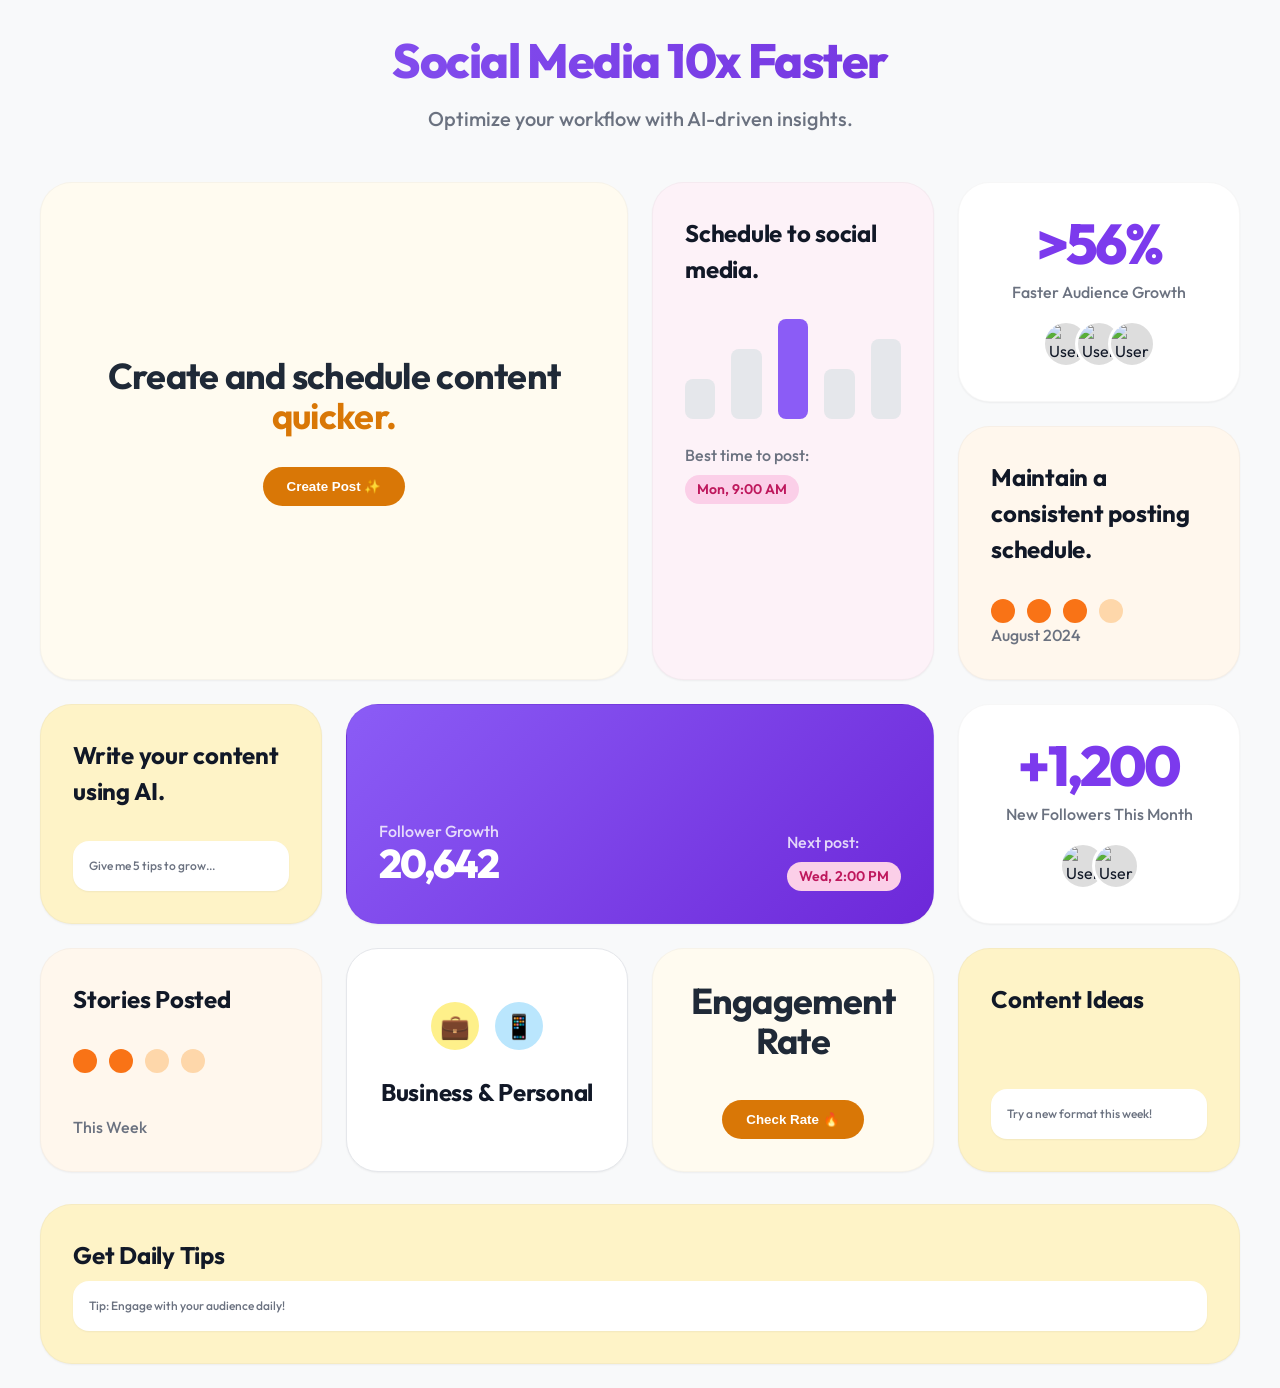
==== index.html @ fc09b7a2 "Add files via upload" ====
<!DOCTYPE html>
<html lang="en">

<head>
    <meta charset="UTF-8">
    <meta name="viewport" content="width=device-width, initial-scale=1.0">
    <title>Bento Grid Social Kit</title>
    <link rel="shortcut icon" href="img/logo.jpeg" type="image/x-icon">
    <link rel="stylesheet" href="styles.css">
    <link rel="shortcut icon" href="img/logo.jpeg" type="image/x-icon">
</head>

<body>

    <div class="container">
        <header class="header">
            <h1>Social Media 10x Faster</h1>
            <p>Optimize your workflow with AI-driven insights.</p>
        </header>

        <main class="bento-grid">

            <!-- Item 1: Large Feature Callout -->
            <article class="bento-item card-feature col-span-2 row-span-2 content-center">
                <h2 style="margin-bottom: 0;">Create and schedule content <br><span class="highlight">quicker.</span>
                </h2>
                <div style="margin-top: 2rem;">
                    <button class="btn-create" style="margin: 0;">Create Post ✨</button>
                </div>
            </article>

            <!-- Item 2: Schedule (Tall) -->
            <article class="bento-item card-schedule row-span-2">
                <h3>Schedule to social media.</h3>
                <div class="graph-container">
                    <div class="graph-bar" style="height: 40%"></div>
                    <div class="graph-bar" style="height: 70%"></div>
                    <div class="graph-bar fill" style="height: 100%"></div>
                    <div class="graph-bar" style="height: 50%"></div>
                    <div class="graph-bar" style="height: 80%"></div>
                </div>
                <div style="margin-top: 1.5rem;">
                    <p class="text-sub">Best time to post:</p>
                    <div style="margin-top: 0.5rem;">
                        <span class="active-time">Mon, 9:00 AM</span>
                    </div>
                </div>
            </article>

            <!-- Item 3: Social Growth (Square) -->
            <article class="bento-item card-growth content-center">
                <div class="stat-number">>56%</div>
                <p class="text-sub">Faster Audience Growth</p>
                <div class="profile-stack">
                    <img src="https://i.pravatar.cc/100?img=1" class="profile-img" alt="User 1">
                    <img src="https://i.pravatar.cc/100?img=5" class="profile-img" alt="User 2">
                    <img src="https://i.pravatar.cc/100?img=8" class="profile-img" alt="User 3">
                </div>
            </article>

            <!-- Item 4: Consistency (Square) -->
            <article class="bento-item card-consistency">
                <h3>Maintain a consistent posting schedule.</h3>
                <div class="dot-row">
                    <div class="dot checked"></div>
                    <div class="dot checked"></div>
                    <div class="dot checked"></div>
                    <div class="dot unchecked"></div>
                </div>
                <div style="margin-top: auto;">
                    <p class="text-sub">August 2024</p>
                </div>
            </article>


            <!-- Item 6: Write Content (1 Column) -->
            <article class="bento-item card-create">
                <h3>Write your content using AI.</h3>
                <div
                    style="margin-top: auto; background: white; padding: 1rem; border-radius: 1rem; width: 100%; box-shadow: var(--shadow-sm);">
                    <p class="text-sub" style="font-size: 0.75rem;">Give me 5 tips to grow...</p>
                </div>
            </article>

            <!-- Item 7: Follower Goal (Wide - 2 Columns) -->
            <article class="bento-item card-goal col-span-2">
                <div class="content-between" style="display: flex; align-items: flex-end; height: 100%;">
                    <div>
                        <p class="text-sub">Follower Growth</p>
                        <div class="stat-number" style="font-size: 2.5rem;">20,642</div>
                    </div>
                    <div>
                        <div style="display: flex; gap: 4px; align-items: flex-end; height: 40px;">
                  
                            <div
             class="bento-row">
                <!-- Item 13: New Insights Card -->
                <article>
                    <div style="margin-top: 2rem;">
                    </div>
                </article>
                <!-- Item 14: New Tips Card -->
                <article class="">
                   
                </article>
            </div>
                
                </div>
                <div style="margin-top: 1.5rem;">
                    <p class="text-sub">Next post:</p>
                    <div style="margin-top: 0.5rem;">
                        <span class="active-time">Wed, 2:00 PM</span>
                    </div>
                </div>
            </article>

            <!-- Item 10: New Growth Card -->
            <article class="bento-item card-growth content-center">
                <div class="stat-number">+1,200</div>
                <p class="text-sub">New Followers This Month</p>
                <div class="profile-stack">
                    <img src="https://i.pravatar.cc/100?img=11" class="profile-img" alt="User 4">
                    <img src="https://i.pravatar.cc/100?img=12" class="profile-img" alt="User 5">
                </div>
            </article>

            <!-- Item 11: New Consistency Card -->
            <article class="bento-item card-consistency">
                <h3>Stories Posted</h3>
                <div class="dot-row">
                    <div class="dot checked"></div>
                    <div class="dot checked"></div>
                    <div class="dot unchecked"></div>
                    <div class="dot unchecked"></div>
                </div>
                <div style="margin-top: auto;">
                    <p class="text-sub">This Week</p>
                </div>
            </article>

            <!-- Item 12: New Accounts Card -->
            <article class="bento-item card-accounts content-center">
                <div class="icon-row">
                    <div class="icon-bubble" style="background: #fef08a;">💼</div>
                    <div class="icon-bubble" style="background: #bae6fd;">📱</div>
                </div>
                <h3>Business & Personal</h3>
            </article>

            <!-- Item: New Engagement Card -->
            <article class="bento-item card-feature content-center">
                <h2>Engagement Rate</h2>
                <div style="margin-top: 2rem;">
                    <button class="btn-create">Check Rate 🔥</button>
                </div>
            </article>

            <!-- Item: New Content Ideas Card -->
            <article class="bento-item card-create">
                <h3>Content Ideas</h3>
                <div style="margin-top: auto; background: white; padding: 1rem; border-radius: 1rem; width: 100%; box-shadow: var(--shadow-sm);">
                    <p class="text-sub" style="font-size: 0.75rem;">Try a new format this week!</p>
                </div>
            </article>

        </main>
                <!-- Item 13: New Insights Card -->
                <article>
                    <div style="margin-top: 2rem;">
                    </div>
                </article>

                <!-- Item 14: New Tips Card -->
                <article class="bento-item card-create">
                    <h3>Get Daily Tips</h3>
                    <div style="margin-top: auto; background: white; padding: 1rem; border-radius: 1rem; width: 100%; box-shadow: var(--shadow-sm);">
                        <p class="text-sub" style="font-size: 0.75rem;">Tip: Engage with your audience daily!</p>
                    </div>
                </article>
    </div>

</body>

</html>
---- styles.css ----
@import url('https://fonts.googleapis.com/css2?family=Outfit:wght@400;500;600;700;800&display=swap');

:root {
    --bg-color: #f8f9fa;
    --text-color: #111827;
    --text-muted: #6b7280;
    --card-bg: #ffffff;

    /* Premium Gradients */
    --primary-gradient: linear-gradient(135deg, #8b5cf6 0%, #6d28d9 100%);
    /* Purple */
    --accent-gradient: linear-gradient(135deg, #fbbf24 0%, #f59e0b 100%);
    /* Gold/Orange */

    --shadow-sm: 0 1px 2px 0 rgb(0 0 0 / 0.05);
    --shadow-md: 0 4px 6px -1px rgb(0 0 0 / 0.1), 0 2px 4px -2px rgb(0 0 0 / 0.1);
    --shadow-lg: 0 20px 25px -5px rgb(0 0 0 / 0.1), 0 8px 10px -6px rgb(0 0 0 / 0.1);

    --radius: 2rem;
    /* More rounded premium feel */
    --spacing: 1.5rem;
}

* {
    box-sizing: border-box;
    margin: 0;
    padding: 0;
}

body {
    font-family: 'Outfit', sans-serif;
    background-color: var(--bg-color);
    color: var(--text-color);
    line-height: 1.5;
    display: flex;
    justify-content: center;
    padding: var(--spacing);
    min-height: 100vh;
}

.container {
    width: 100%;
    max-width: 1200px;
}

.header {
    margin-bottom: 3rem;
    text-align: center;
}

.header h1 {
    font-size: 3rem;
    font-weight: 800;
    letter-spacing: -0.03em;
    margin-bottom: 0.5rem;
    background: var(--primary-gradient);
    background-clip: text;
    -webkit-background-clip: text;
    -webkit-text-fill-color: transparent;
}

.header p {
    color: var(--text-muted);
    font-size: 1.25rem;
    font-weight: 500;
}

.bento-grid {
    display: grid;
    grid-template-columns: 1fr;
    gap: var(--spacing);
    grid-auto-rows: minmax(180px, auto);
}

.bento-item {
    background: var(--card-bg);
    border-radius: var(--radius);
    padding: 2rem;
    box-shadow: var(--shadow-sm);
    transition: transform 0.3s cubic-bezier(0.4, 0, 0.2, 1), box-shadow 0.3s ease;
    display: flex;
    flex-direction: column;
    overflow: hidden;
    position: relative;
    border: 1px solid rgba(0, 0, 0, 0.03);
}

.bento-item:hover {
    transform: translateY(-5px);
    box-shadow: var(--shadow-lg);
}

/* Typography Utilities */
h2 {
    font-size: 2.25rem;
    font-weight: 700;
    line-height: 1.1;
    margin-bottom: 0.5rem;
    letter-spacing: -0.02em;
}

h3 {
    font-size: 1.5rem;
    font-weight: 700;
    margin-bottom: 0.5rem;
    letter-spacing: -0.01em;
}

.text-sub {
    font-size: 1rem;
    color: var(--text-muted);
    font-weight: 500;
}

.text-sm {
    font-size: 0.875rem;
}

/* Specific Card Styles */

/* 1. Large Feature Card */
.card-feature {
    background: #fffbf0;
    /* Light yellow tint */
}

.card-feature h2 {
    color: #1f2937;
}

.card-feature .highlight {
    color: #d97706;
}

/* 2. Schedule Card */
.card-schedule {
    background: #fdf2f8;
    /* Light pink tint */
}

.active-time {
    background: #fbcfe8;
    color: #be185d;
    padding: 4px 12px;
    border-radius: 99px;
    font-weight: 600;
    font-size: 0.875rem;
    display: inline-block;
}

/* 3. Social Growth */
.card-growth .stat-number {
    color: #7c3aed;
}

/* 4. Consistency */
.card-consistency {
    background: #fff7ed;
    /* Light orange tint */
}

.dot-row {
    display: flex;
    gap: 0.75rem;
    margin-top: 1.5rem;
}

.dot {
    width: 24px;
    height: 24px;
    border-radius: 50%;
}

.dot.checked {
    background: #f97316;
}

.dot.unchecked {
    background: #fed7aa;
}

/* 5. Manage Accounts */
.card-accounts {
    background: #fff;
    border: 1px solid #e5e7eb;
}

.icon-row {
    display: flex;
    gap: 1rem;
    margin-bottom: 1.5rem;
}

.icon-bubble {
    width: 48px;
    height: 48px;
    display: flex;
    align-items: center;
    justify-content: center;
    border-radius: 50%;
    font-size: 1.5rem;
}

/* 6. Create Post */
.card-create {
    background: #fef3c7;
}

.btn-create {
    background: #d97706;
    color: white;
    border: none;
    padding: 0.75rem 1.5rem;
    border-radius: 99px;
    font-weight: 600;
    cursor: pointer;
    margin-top: auto;
    width: fit-content;
    transition: transform 0.2s;
}

.btn-create:hover {
    transform: scale(1.05);
}

/* 7. Follower Goal */
.card-goal {
    background: var(--primary-gradient);
    color: white;
}

.card-goal .text-sub {
    color: rgba(255, 255, 255, 0.8);
}

/* Utilities */
.content-center {
    align-items: center;
    justify-content: center;
    text-align: center;
}

.content-between {
    justify-content: space-between;
}

.stat-number {
    font-size: 3.5rem;
    font-weight: 800;
    line-height: 1;
    letter-spacing: -0.05em;
    margin-bottom: 0.5rem;
}

.profile-stack {
    display: flex;
    margin-left: 15px;
    margin-top: 1rem;
}

.profile-img {
    width: 48px;
    height: 48px;
    border-radius: 50%;
    border: 3px solid white;
    background: #ddd;
    margin-left: -15px;
    object-fit: cover;
}

/* Graph Bars */
.graph-container {
    display: flex;
    align-items: flex-end;
    justify-content: space-between;
    height: 100px;
    width: 100%;
    margin-top: 1.5rem;
}

.graph-bar {
    width: 14%;
    background: #e5e7eb;
    border-radius: 8px;
}

.graph-bar.fill {
    background: #8b5cf6;
}

/* Responsive Grid */
@media (min-width: 768px) {
    .bento-grid {
        grid-template-columns: repeat(2, 1fr);
    }

    .col-span-2 {
        grid-column: span 2;
    }
}

@media (min-width: 1024px) {
    .bento-grid {
        grid-template-columns: repeat(4, 1fr);
        /* 4x3 Grid (Total 12 units) */
        grid-template-rows: repeat(3, minmax(220px, auto));
    }

    .col-span-1 {
        grid-column: span 1;
    }

    .col-span-2 {
        grid-column: span 2;
    }

    .row-span-2 {
        grid-row: span 2;
    }
}
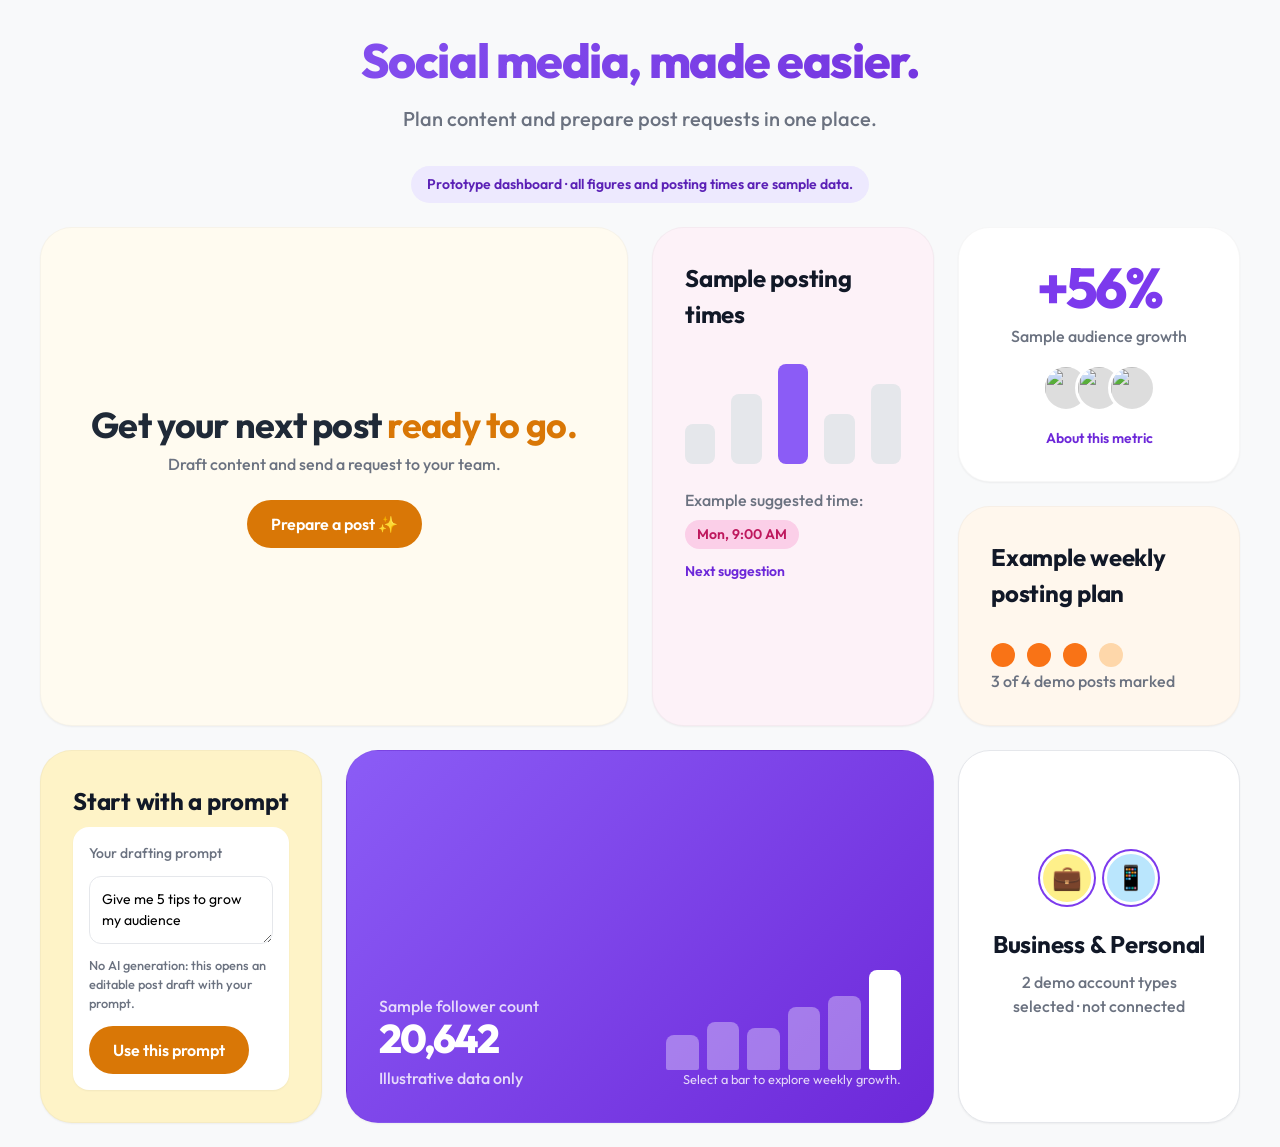
==== commit e95447ba: "Add files via upload" ====
--- a/index.html
+++ b/index.html
@@ -7,178 +7,107 @@
     <title>Bento Grid Social Kit</title>
     <link rel="shortcut icon" href="img/logo.jpeg" type="image/x-icon">
     <link rel="stylesheet" href="styles.css">
-    <link rel="shortcut icon" href="img/logo.jpeg" type="image/x-icon">
 </head>
 
 <body>
-
     <div class="container">
         <header class="header">
-            <h1>Social Media 10x Faster</h1>
-            <p>Optimize your workflow with AI-driven insights.</p>
+            <h1>Social media, made easier.</h1>
+            <p>Plan content and prepare post requests in one place.</p>
         </header>
 
+        <p class="data-notice">Prototype dashboard · all figures and posting times are sample data.</p>
+
         <main class="bento-grid">
-
-            <!-- Item 1: Large Feature Callout -->
             <article class="bento-item card-feature col-span-2 row-span-2 content-center">
-                <h2 style="margin-bottom: 0;">Create and schedule content <br><span class="highlight">quicker.</span>
-                </h2>
-                <div style="margin-top: 2rem;">
-                    <button class="btn-create" style="margin: 0;">Create Post ✨</button>
-                </div>
+                <h2>Get your next post <span class="highlight">ready to go.</span></h2>
+                <p class="text-sub">Draft content and send a request to your team.</p>
+                <a href="create-post.html" class="btn-create">Prepare a post <span aria-hidden="true">✨</span></a>
             </article>
 
-            <!-- Item 2: Schedule (Tall) -->
             <article class="bento-item card-schedule row-span-2">
-                <h3>Schedule to social media.</h3>
-                <div class="graph-container">
+                <h3>Sample posting times</h3>
+                <div class="graph-container" aria-hidden="true">
                     <div class="graph-bar" style="height: 40%"></div>
                     <div class="graph-bar" style="height: 70%"></div>
                     <div class="graph-bar fill" style="height: 100%"></div>
                     <div class="graph-bar" style="height: 50%"></div>
                     <div class="graph-bar" style="height: 80%"></div>
                 </div>
-                <div style="margin-top: 1.5rem;">
-                    <p class="text-sub">Best time to post:</p>
-                    <div style="margin-top: 0.5rem;">
-                        <span class="active-time">Mon, 9:00 AM</span>
+                <div class="schedule-detail">
+                    <p class="text-sub">Example suggested time:</p>
+                    <div class="schedule-controls">
+                        <span class="active-time" id="suggested-time" aria-live="polite">Mon, 9:00 AM</span>
+                        <button class="text-button" type="button" id="next-suggestion">Next suggestion</button>
                     </div>
                 </div>
             </article>
 
-            <!-- Item 3: Social Growth (Square) -->
             <article class="bento-item card-growth content-center">
-                <div class="stat-number">>56%</div>
-                <p class="text-sub">Faster Audience Growth</p>
-                <div class="profile-stack">
-                    <img src="https://i.pravatar.cc/100?img=1" class="profile-img" alt="User 1">
-                    <img src="https://i.pravatar.cc/100?img=5" class="profile-img" alt="User 2">
-                    <img src="https://i.pravatar.cc/100?img=8" class="profile-img" alt="User 3">
+                <div class="stat-number">+56%</div>
+                <p class="text-sub">Sample audience growth</p>
+                <div class="profile-stack" aria-hidden="true">
+                    <img src="https://i.pravatar.cc/100?img=1" class="profile-img" alt="">
+                    <img src="https://i.pravatar.cc/100?img=5" class="profile-img" alt="">
+                    <img src="https://i.pravatar.cc/100?img=8" class="profile-img" alt="">
+                </div>
+                <button class="text-button" type="button" aria-expanded="false" aria-controls="growth-detail" id="growth-toggle">About this metric</button>
+                <p class="card-detail" id="growth-detail" hidden>Sample dashboard metric. Connect an account to see your own analytics.</p>
+            </article>
+
+            <article class="bento-item card-consistency">
+                <h3>Example weekly posting plan</h3>
+                <div class="dot-row" role="group" aria-label="Demo posts marked for this week">
+                    <button class="dot checked" type="button" role="checkbox" aria-checked="true" aria-label="Monday post"></button>
+                    <button class="dot checked" type="button" role="checkbox" aria-checked="true" aria-label="Tuesday post"></button>
+                    <button class="dot checked" type="button" role="checkbox" aria-checked="true" aria-label="Wednesday post"></button>
+                    <button class="dot unchecked" type="button" role="checkbox" aria-checked="false" aria-label="Thursday post"></button>
+                </div>
+                <p class="text-sub card-footnote" id="schedule-count" aria-live="polite">3 of 4 demo posts marked</p>
+            </article>
+
+            <article class="bento-item card-create">
+                <h3>Start with a prompt</h3>
+                <div class="prompt-preview">
+                    <label class="text-sub" for="content-prompt">Your drafting prompt</label>
+                    <textarea id="content-prompt" rows="2">Give me 5 tips to grow my audience</textarea>
+                    <p class="text-sub prompt-hint">No AI generation: this opens an editable post draft with your prompt.</p>
+                    <a href="create-post.html" class="btn-create" id="use-prompt">Use this prompt</a>
                 </div>
             </article>
 
-            <!-- Item 4: Consistency (Square) -->
-            <article class="bento-item card-consistency">
-                <h3>Maintain a consistent posting schedule.</h3>
-                <div class="dot-row">
-                    <div class="dot checked"></div>
-                    <div class="dot checked"></div>
-                    <div class="dot checked"></div>
-                    <div class="dot unchecked"></div>
-                </div>
-                <div style="margin-top: auto;">
-                    <p class="text-sub">August 2024</p>
-                </div>
-            </article>
-
-
-            <!-- Item 6: Write Content (1 Column) -->
-            <article class="bento-item card-create">
-                <h3>Write your content using AI.</h3>
-                <div
-                    style="margin-top: auto; background: white; padding: 1rem; border-radius: 1rem; width: 100%; box-shadow: var(--shadow-sm);">
-                    <p class="text-sub" style="font-size: 0.75rem;">Give me 5 tips to grow...</p>
-                </div>
-            </article>
-
-            <!-- Item 7: Follower Goal (Wide - 2 Columns) -->
             <article class="bento-item card-goal col-span-2">
-                <div class="content-between" style="display: flex; align-items: flex-end; height: 100%;">
-                    <div>
-                        <p class="text-sub">Follower Growth</p>
-                        <div class="stat-number" style="font-size: 2.5rem;">20,642</div>
+                <div class="goal-content">
+                    <div class="goal-summary">
+                        <p class="text-sub">Sample follower count</p>
+                        <div class="stat-number">20,642</div>
+                        <p class="text-sub">Illustrative data only</p>
                     </div>
-                    <div>
-                        <div style="display: flex; gap: 4px; align-items: flex-end; height: 40px;">
-                  
-                            <div
-             class="bento-row">
-                <!-- Item 13: New Insights Card -->
-                <article>
-                    <div style="margin-top: 2rem;">
-                    </div>
-                </article>
-                <!-- Item 14: New Tips Card -->
-                <article class="">
-                   
-                </article>
-            </div>
-                
-                </div>
-                <div style="margin-top: 1.5rem;">
-                    <p class="text-sub">Next post:</p>
-                    <div style="margin-top: 0.5rem;">
-                        <span class="active-time">Wed, 2:00 PM</span>
+                    <div class="goal-chart-wrap">
+                        <div class="goal-chart" role="group" aria-label="Illustrative weekly follower trend">
+                            <button class="goal-bar" type="button" style="height: 35%" data-growth="35" aria-label="Week 1: 35 percent"></button>
+                            <button class="goal-bar" type="button" style="height: 48%" data-growth="48" aria-label="Week 2: 48 percent"></button>
+                            <button class="goal-bar" type="button" style="height: 42%" data-growth="42" aria-label="Week 3: 42 percent"></button>
+                            <button class="goal-bar" type="button" style="height: 63%" data-growth="63" aria-label="Week 4: 63 percent"></button>
+                            <button class="goal-bar" type="button" style="height: 74%" data-growth="74" aria-label="Week 5: 74 percent"></button>
+                            <button class="goal-bar" type="button" style="height: 100%" data-growth="100" aria-label="Week 6: 100 percent"></button>
+                        </div>
+                        <p class="goal-detail" id="goal-detail" aria-live="polite">Select a bar to explore weekly growth.</p>
                     </div>
                 </div>
             </article>
 
-            <!-- Item 10: New Growth Card -->
-            <article class="bento-item card-growth content-center">
-                <div class="stat-number">+1,200</div>
-                <p class="text-sub">New Followers This Month</p>
-                <div class="profile-stack">
-                    <img src="https://i.pravatar.cc/100?img=11" class="profile-img" alt="User 4">
-                    <img src="https://i.pravatar.cc/100?img=12" class="profile-img" alt="User 5">
+            <article class="bento-item card-accounts content-center">
+                <div class="icon-row account-options" role="group" aria-label="Select accounts">
+                    <button class="icon-bubble account-option is-selected" type="button" aria-pressed="true" aria-label="Business account">💼</button>
+                    <button class="icon-bubble account-option is-selected" type="button" aria-pressed="true" aria-label="Personal account">📱</button>
                 </div>
+                <h3>Business &amp; Personal</h3>
+                <p class="text-sub" id="account-summary" aria-live="polite">2 demo account types selected · not connected</p>
             </article>
-
-            <!-- Item 11: New Consistency Card -->
-            <article class="bento-item card-consistency">
-                <h3>Stories Posted</h3>
-                <div class="dot-row">
-                    <div class="dot checked"></div>
-                    <div class="dot checked"></div>
-                    <div class="dot unchecked"></div>
-                    <div class="dot unchecked"></div>
-                </div>
-                <div style="margin-top: auto;">
-                    <p class="text-sub">This Week</p>
-                </div>
-            </article>
-
-            <!-- Item 12: New Accounts Card -->
-            <article class="bento-item card-accounts content-center">
-                <div class="icon-row">
-                    <div class="icon-bubble" style="background: #fef08a;">💼</div>
-                    <div class="icon-bubble" style="background: #bae6fd;">📱</div>
-                </div>
-                <h3>Business & Personal</h3>
-            </article>
-
-            <!-- Item: New Engagement Card -->
-            <article class="bento-item card-feature content-center">
-                <h2>Engagement Rate</h2>
-                <div style="margin-top: 2rem;">
-                    <button class="btn-create">Check Rate 🔥</button>
-                </div>
-            </article>
-
-            <!-- Item: New Content Ideas Card -->
-            <article class="bento-item card-create">
-                <h3>Content Ideas</h3>
-                <div style="margin-top: auto; background: white; padding: 1rem; border-radius: 1rem; width: 100%; box-shadow: var(--shadow-sm);">
-                    <p class="text-sub" style="font-size: 0.75rem;">Try a new format this week!</p>
-                </div>
-            </article>
-
         </main>
-                <!-- Item 13: New Insights Card -->
-                <article>
-                    <div style="margin-top: 2rem;">
-                    </div>
-                </article>
-
-                <!-- Item 14: New Tips Card -->
-                <article class="bento-item card-create">
-                    <h3>Get Daily Tips</h3>
-                    <div style="margin-top: auto; background: white; padding: 1rem; border-radius: 1rem; width: 100%; box-shadow: var(--shadow-sm);">
-                        <p class="text-sub" style="font-size: 0.75rem;">Tip: Engage with your audience daily!</p>
-                    </div>
-                </article>
     </div>
-
+    <script src="dashboard.js" defer></script>
 </body>
 
-</html>+</html>
--- a/styles.css
+++ b/styles.css
@@ -44,7 +44,7 @@
 }
 
 .header {
-    margin-bottom: 3rem;
+    margin-bottom: 2rem;
     text-align: center;
 }
 
@@ -65,6 +65,18 @@
     font-weight: 500;
 }
 
+.data-notice {
+    width: fit-content;
+    margin: 0 auto 1.5rem;
+    padding: 0.5rem 1rem;
+    border-radius: 99px;
+    background: #ede9fe;
+    color: #5b21b6;
+    font-size: 0.875rem;
+    font-weight: 600;
+    text-align: center;
+}
+
 .bento-grid {
     display: grid;
     grid-template-columns: 1fr;
@@ -132,10 +144,31 @@
     color: #d97706;
 }
 
+.card-feature .text-sub {
+    max-width: 28rem;
+}
+
+.card-feature .btn-create {
+    margin-top: 1.5rem;
+}
+
 /* 2. Schedule Card */
 .card-schedule {
     background: #fdf2f8;
     /* Light pink tint */
+}
+
+.schedule-detail {
+    display: grid;
+    gap: 0.5rem;
+    margin-top: 1.5rem;
+}
+
+.schedule-controls {
+    display: flex;
+    flex-wrap: wrap;
+    align-items: center;
+    gap: 0.75rem;
 }
 
 .active-time {
@@ -153,6 +186,10 @@
     color: #7c3aed;
 }
 
+.card-growth .text-button {
+    margin-top: 1rem;
+}
+
 /* 4. Consistency */
 .card-consistency {
     background: #fff7ed;
@@ -169,6 +206,10 @@
     width: 24px;
     height: 24px;
     border-radius: 50%;
+    padding: 0;
+    border: 0;
+    cursor: pointer;
+    transition: transform 0.2s, background-color 0.2s;
 }
 
 .dot.checked {
@@ -177,6 +218,22 @@
 
 .dot.unchecked {
     background: #fed7aa;
+}
+
+.dot:hover {
+    transform: scale(1.12);
+}
+
+.dot:focus-visible,
+.goal-bar:focus-visible,
+.icon-bubble:focus-visible,
+.text-button:focus-visible {
+    outline: 3px solid #1f2937;
+    outline-offset: 3px;
+}
+
+.card-footnote {
+    margin-top: auto;
 }
 
 /* 5. Manage Accounts */
@@ -194,11 +251,37 @@
 .icon-bubble {
     width: 48px;
     height: 48px;
+    padding: 0;
+    border: 0;
     display: flex;
     align-items: center;
     justify-content: center;
     border-radius: 50%;
     font-size: 1.5rem;
+    cursor: pointer;
+    transition: transform 0.2s, box-shadow 0.2s;
+}
+
+.account-option {
+    background: #f3f4f6;
+    opacity: 0.55;
+}
+
+.account-option:first-child {
+    background: #fef08a;
+}
+
+.account-option:last-child {
+    background: #bae6fd;
+}
+
+.account-option.is-selected {
+    opacity: 1;
+    box-shadow: 0 0 0 3px white, 0 0 0 5px #7c3aed;
+}
+
+.account-option:hover {
+    transform: translateY(-3px);
 }
 
 /* 6. Create Post */
@@ -217,16 +300,132 @@
     margin-top: auto;
     width: fit-content;
     transition: transform 0.2s;
+    display: inline-block;
+    text-decoration: none;
 }
 
 .btn-create:hover {
     transform: scale(1.05);
+}
+
+.btn-create:focus-visible {
+    outline: 3px solid #1f2937;
+    outline-offset: 3px;
+}
+
+.prompt-preview {
+    margin-top: auto;
+    display: grid;
+    gap: 0.75rem;
+    padding: 1rem;
+    border-radius: 1rem;
+    background: white;
+    box-shadow: var(--shadow-sm);
+}
+
+.prompt-preview label {
+    font-size: 0.875rem;
+}
+
+.prompt-hint {
+    font-size: 0.8rem;
+}
+
+.prompt-preview textarea {
+    width: 100%;
+    min-height: 4rem;
+    padding: 0.75rem;
+    border: 1px solid #e5e7eb;
+    border-radius: 0.75rem;
+    font: inherit;
+    font-size: 0.875rem;
+    resize: vertical;
+}
+
+.prompt-preview textarea:focus-visible {
+    outline: 3px solid #d97706;
+    outline-offset: 2px;
+}
+
+.prompt-preview .btn-create {
+    margin: 0;
+    text-align: center;
+}
+
+.text-button {
+    width: fit-content;
+    padding: 0;
+    border: 0;
+    background: none;
+    color: #6d28d9;
+    font: inherit;
+    font-size: 0.875rem;
+    font-weight: 600;
+    cursor: pointer;
+}
+
+.card-detail {
+    margin-top: 0.75rem;
+    color: var(--text-muted);
+    font-size: 0.8rem;
 }
 
 /* 7. Follower Goal */
 .card-goal {
     background: var(--primary-gradient);
     color: white;
+}
+
+.goal-content {
+    display: flex;
+    align-items: flex-end;
+    justify-content: space-between;
+    gap: 1.5rem;
+    height: 100%;
+}
+
+.goal-summary .stat-number {
+    font-size: 2.5rem;
+}
+
+.goal-chart {
+    display: flex;
+    align-items: flex-end;
+    gap: 0.5rem;
+    width: 100%;
+    height: 100px;
+}
+
+.goal-chart-wrap {
+    width: min(45%, 240px);
+}
+
+.goal-bar {
+    flex: 1;
+    min-width: 0;
+    padding: 0;
+    border: 0;
+    border-radius: 8px 8px 2px 2px;
+    background: rgb(255 255 255 / 0.35);
+    cursor: pointer;
+    transition: opacity 0.2s, transform 0.2s;
+}
+
+.goal-bar:hover,
+.goal-bar.is-selected {
+    opacity: 1;
+    transform: scaleX(1.08);
+    background: white;
+}
+
+.goal-detail {
+    color: rgba(255, 255, 255, 0.8);
+    font-size: 0.8rem;
+    text-align: right;
+}
+
+.goal-bar:last-child {
+    background: white;
 }
 
 .card-goal .text-sub {
@@ -302,7 +501,6 @@
 @media (min-width: 1024px) {
     .bento-grid {
         grid-template-columns: repeat(4, 1fr);
-        /* 4x3 Grid (Total 12 units) */
         grid-template-rows: repeat(3, minmax(220px, auto));
     }
 
@@ -317,4 +515,175 @@
     .row-span-2 {
         grid-row: span 2;
     }
+}
+
+@media (max-width: 600px) {
+    body {
+        padding: 1rem;
+    }
+
+    .header {
+        margin-bottom: 1.5rem;
+    }
+
+    .header h1 {
+        font-size: clamp(2rem, 9vw, 2.75rem);
+    }
+
+    .header p {
+        font-size: 1rem;
+    }
+
+    .bento-grid {
+        gap: 1rem;
+        grid-auto-rows: minmax(160px, auto);
+    }
+
+    .bento-item {
+        padding: 1.5rem;
+    }
+
+    .goal-content {
+        align-items: flex-start;
+        flex-direction: column;
+        justify-content: center;
+    }
+
+    .goal-chart {
+        height: 64px;
+    }
+
+    .goal-chart-wrap {
+        width: 100%;
+    }
+}
+
+/* Create Post Page */
+.create-post-page {
+    display: flex;
+    flex-direction: column;
+    gap: var(--spacing);
+}
+
+.back-link {
+    display: inline-flex;
+    align-items: center;
+    gap: 0.5rem;
+    color: var(--text-muted);
+    text-decoration: none;
+    font-weight: 600;
+    margin-bottom: 1rem;
+    width: fit-content;
+}
+
+.back-link:hover {
+    color: var(--text-color);
+}
+
+.create-post-form {
+    display: flex;
+    flex-direction: column;
+    gap: 1.25rem;
+}
+
+.form-group {
+    display: flex;
+    flex-direction: column;
+    gap: 0.5rem;
+}
+
+.form-group label {
+    font-weight: 600;
+    font-size: 0.9rem;
+}
+
+.form-label {
+    font-weight: 600;
+    font-size: 0.9rem;
+}
+
+.form-group input,
+.form-group textarea,
+.form-group select {
+    font-family: inherit;
+    font-size: 1rem;
+    padding: 0.9rem 1rem;
+    border-radius: 1rem;
+    border: 1px solid #e5e7eb;
+    background: #f9fafb;
+    resize: vertical;
+}
+
+.form-group textarea {
+    min-height: 140px;
+}
+
+.form-group input:focus,
+.form-group textarea:focus,
+.form-group select:focus {
+    outline: none;
+    border-color: #d97706;
+}
+
+.platform-row {
+    display: flex;
+    flex-wrap: wrap;
+    gap: 0.75rem;
+}
+
+.platform-chip {
+    display: flex;
+    align-items: center;
+    gap: 0.5rem;
+    padding: 0.6rem 1rem;
+    border-radius: 99px;
+    background: #f3f4f6;
+    font-weight: 600;
+    font-size: 0.9rem;
+    cursor: pointer;
+    border: 1px solid transparent;
+}
+
+.platform-chip input {
+    accent-color: #d97706;
+}
+
+.form-actions {
+    display: flex;
+    flex-wrap: wrap;
+    gap: 1rem;
+    margin-top: 0.5rem;
+}
+
+.form-note,
+.form-status {
+    color: var(--text-muted);
+    font-size: 0.9rem;
+}
+
+.form-status[data-state="error"] {
+    color: #b91c1c;
+}
+
+.form-status[data-state="success"] {
+    color: #166534;
+}
+
+.btn-secondary {
+    background: white;
+    color: var(--text-color);
+    border: 1px solid #e5e7eb;
+    padding: 0.75rem 1.5rem;
+    border-radius: 99px;
+    font-weight: 600;
+    cursor: pointer;
+}
+
+@media (min-width: 768px) {
+    .create-post-grid {
+        display: grid;
+        grid-template-columns: 2fr 1fr;
+        gap: var(--spacing);
+        align-items: start;
+    }
 }
